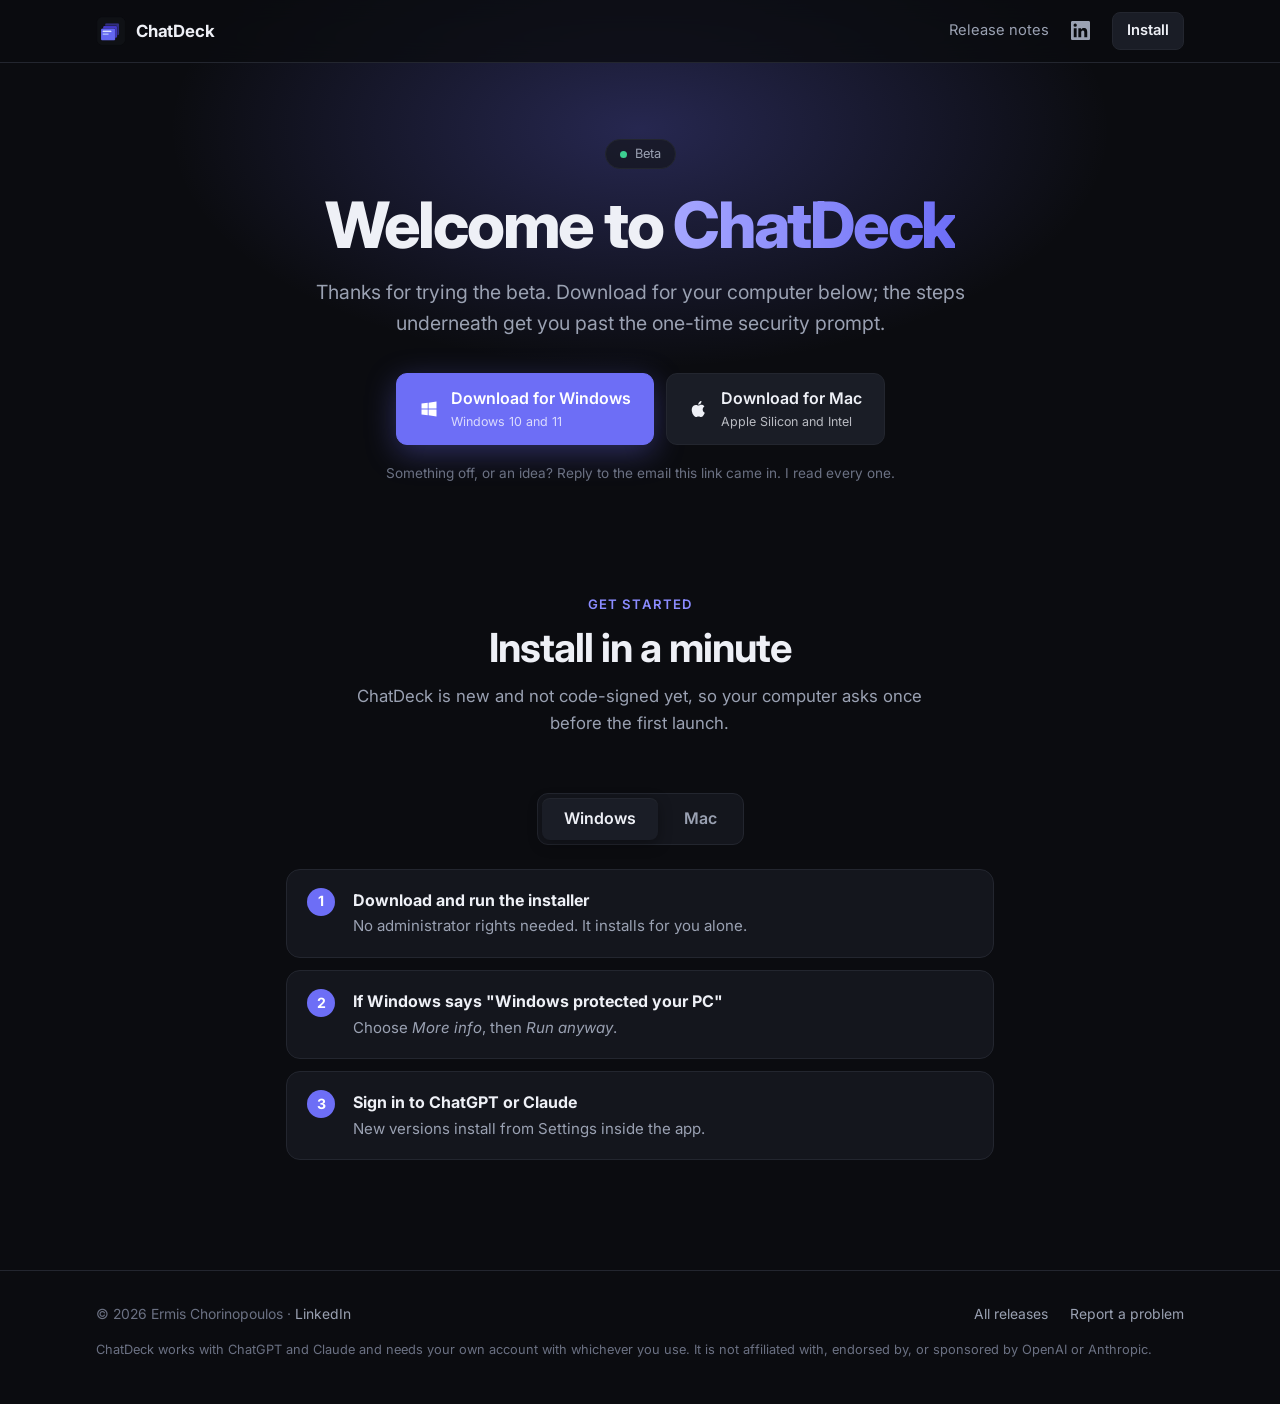
==== invite.html @ c2e18508 "Download page: beta request form; downloads move to an unlisted invite page" ====
<!doctype html>
<html lang="en">
<head>
  <meta charset="utf-8">
  <meta name="viewport" content="width=device-width, initial-scale=1">
  <title>ChatDeck - Beta download</title>
  <meta name="robots" content="noindex, nofollow">
  <meta name="description" content="ChatDeck puts ChatGPT, Claude and your terminal side by side in resizable panes, with tabs and project groups. Free for Windows and macOS.">
  <meta name="theme-color" content="#0b0c10">
  <link rel="icon" type="image/png" href="favicon.png">
  <link rel="apple-touch-icon" href="apple-touch-icon.png">
  <link rel="preconnect" href="https://fonts.googleapis.com">
  <link rel="preconnect" href="https://fonts.gstatic.com" crossorigin>
  <link href="https://fonts.googleapis.com/css2?family=Inter:wght@400;500;600;700;800&display=swap" rel="stylesheet">
  <link rel="stylesheet" href="styles.css">
</head>
<body>
  <header>
    <div class="wrap">
      <a class="brand" href="#"><img src="media/icon.png" width="30" height="30" alt="">ChatDeck</a>
      <nav aria-label="Main">
        <a class="optional" href="https://github.com/ErmisCho/chatdeck-releases/releases/latest">Release notes</a>
        <a class="in" href="https://www.linkedin.com/in/ermischo/" aria-label="The maker on LinkedIn"><svg viewBox="0 0 24 24" fill="currentColor" aria-hidden="true"><path d="M20.4 20.5h-3.6v-5.6c0-1.3 0-3-1.8-3s-2.1 1.4-2.1 2.9v5.7H9.3V9h3.4v1.6h.1c.5-.9 1.6-1.8 3.4-1.8 3.6 0 4.3 2.4 4.3 5.5v6.2zM5.3 7.4a2.1 2.1 0 1 1 0-4.2 2.1 2.1 0 0 1 0 4.2zM7.1 20.5H3.5V9h3.6zM22.2 0H1.8C.8 0 0 .8 0 1.7v20.6c0 .9.8 1.7 1.8 1.7h20.4c1 0 1.8-.8 1.8-1.7V1.7C24 .8 23.2 0 22.2 0z"/></svg></a>
        <a class="get" href="#install">Install</a>
      </nav>
    </div>
  </header>

  <main>
    <div class="hero wrap">
      <span class="badge"><i></i><span id="version">Beta</span></span>
      <h1>Welcome to <span>ChatDeck</span></h1>
      <p class="lead">Thanks for trying the beta. Download for your computer below; the steps underneath get you
        past the one-time security prompt.</p>
      <div class="cta">
        <a class="button" id="windows" href="https://github.com/ErmisCho/chatdeck-releases/releases/latest/download/ChatDeck-windows-setup.exe">
          <svg viewBox="0 0 24 24" fill="currentColor" aria-hidden="true"><path d="M3 5.5 10.5 4.5v7H3zM11.5 4.4 21 3v8.5h-9.5zM3 12.5h7.5v7L3 18.5zM11.5 12.5H21V21l-9.5-1.4z"/></svg>
          <span>Download for Windows<small>Windows 10 and 11</small></span>
        </a>
        <a class="button" id="mac" href="https://github.com/ErmisCho/chatdeck-releases/releases/latest/download/ChatDeck-mac.dmg">
          <svg viewBox="0 0 24 24" fill="currentColor" aria-hidden="true"><path d="M16.4 12.6c0-2.4 2-3.6 2.1-3.7-1.1-1.7-2.9-1.9-3.5-1.9-1.5-.2-2.9.9-3.7.9-.8 0-1.9-.9-3.2-.8-1.6 0-3.1 1-4 2.4-1.7 3-.4 7.4 1.2 9.8.8 1.2 1.8 2.5 3 2.4 1.2 0 1.7-.8 3.1-.8 1.5 0 1.9.8 3.2.8 1.3 0 2.2-1.2 3-2.4.9-1.4 1.3-2.7 1.3-2.8 0 0-2.5-1-2.5-3.9zM14 5.4c.7-.8 1.1-1.9 1-3-1 0-2.1.7-2.8 1.5-.6.7-1.2 1.8-1 2.9 1 .1 2.1-.6 2.8-1.4z"/></svg>
          <span>Download for Mac<small>Apple Silicon and Intel</small></span>
        </a>
      </div>
      <p class="fine">Something off, or an idea? Reply to the email this link came in. I read every one.</p>
    </div>

    <section id="install">
      <div class="wrap install">
        <p class="eyebrow">Get started</p>
        <h2>Install in a minute</h2>
        <p class="sub">ChatDeck is new and not code-signed yet, so your computer asks once before the first launch.</p>
        <div class="tabs" role="tablist" aria-label="Operating system">
          <button class="tab" role="tab" id="tab-windows" aria-controls="steps-windows" aria-selected="true">Windows</button>
          <button class="tab" role="tab" id="tab-mac" aria-controls="steps-mac" aria-selected="false">Mac</button>
        </div>
        <ol class="steps" id="steps-windows" role="tabpanel" aria-labelledby="tab-windows">
          <li><strong>Download and run the installer</strong><span>No administrator rights needed. It installs for you alone.</span></li>
          <li><strong>If Windows says "Windows protected your PC"</strong><span>Choose <em>More info</em>, then <em>Run anyway</em>.</span></li>
          <li><strong>Sign in to ChatGPT or Claude</strong><span>New versions install from Settings inside the app.</span></li>
        </ol>
        <ol class="steps" id="steps-mac" role="tabpanel" aria-labelledby="tab-mac" hidden>
          <li><strong>Open the dmg and drag ChatDeck to Applications</strong><span>One download for Apple Silicon and Intel Macs.</span></li>
          <li><strong>Allow the first launch</strong><span>macOS blocks it once: open <em>System Settings &rsaquo; Privacy &amp; Security</em> and choose <em>Open Anyway</em>.
            If it says the app "is damaged", run <code>xattr -dr com.apple.quarantine /Applications/ChatDeck.app</code> in Terminal.</span></li>
          <li><strong>Sign in to ChatGPT or Claude</strong><span>To update, download the latest dmg from this page.</span></li>
        </ol>
      </div>
    </section>

  </main>

  <footer>
    <div class="wrap">
      <div class="foot">
        <span>&copy; 2026 Ermis Chorinopoulos &middot; <a href="https://www.linkedin.com/in/ermischo/">LinkedIn</a></span>
        <span class="links">
          <a href="https://github.com/ErmisCho/chatdeck-releases/releases">All releases</a>
          <a href="https://github.com/ErmisCho/chatdeck-releases/issues">Report a problem</a>
        </span>
      </div>
      <p class="disclaimer">ChatDeck works with ChatGPT and Claude and needs your own account with whichever you use.
        It is not affiliated with, endorsed by, or sponsored by OpenAI or Anthropic.</p>
    </div>
  </footer>

  <script>
    // Lead with the download and the install steps that match this computer.
    var mac = /Mac/.test(navigator.platform || navigator.userAgent);
    var first = document.getElementById(mac ? "mac" : "windows");
    first.classList.add("primary");
    first.parentNode.insertBefore(first, first.parentNode.firstChild);

    function show(os) {
      ["windows", "mac"].forEach(function (name) {
        document.getElementById("tab-" + name).setAttribute("aria-selected", String(name === os));
        document.getElementById("steps-" + name).hidden = name !== os;
      });
    }
    document.getElementById("tab-windows").onclick = function () { show("windows"); };
    document.getElementById("tab-mac").onclick = function () { show("mac"); };
    show(mac ? "mac" : "windows");

  </script>
</body>
</html>
---- styles.css ----
:root {
  --bg: #0b0c10;
  --bg-2: #101218;
  --panel: #14161d;
  --panel-2: #1a1d26;
  --text: #eef0f6;
  --muted: #9aa1b2;
  --faint: #6b7183;
  --line: #23262f;
  --accent: #6d6ef6;
  --accent-2: #8b8cff;
  --accent-text: #ffffff;
  --radius: 14px;
}
* { box-sizing: border-box; }
html { scroll-behavior: smooth; }
body {
  margin: 0;
  background: var(--bg);
  color: var(--text);
  font: 16px/1.6 Inter, system-ui, -apple-system, "Segoe UI", Roboto, sans-serif;
  -webkit-font-smoothing: antialiased;
  overflow-x: hidden;
}
a { color: var(--accent-2); }
img, video { display: block; max-width: 100%; }
.wrap { max-width: 1120px; margin: 0 auto; padding: 0 16px; }
:focus-visible { outline: 2px solid var(--accent-2); outline-offset: 3px; border-radius: 6px; }

/* Header */
header { position: sticky; top: 0; z-index: 10; background: rgba(11, 12, 16, 0.78); backdrop-filter: blur(12px); -webkit-backdrop-filter: blur(12px); border-bottom: 1px solid var(--line); }
header .wrap { display: flex; align-items: center; justify-content: space-between; height: 62px; gap: 16px; }
.brand { display: flex; align-items: center; gap: 10px; font-weight: 700; font-size: 1.05rem; color: var(--text); text-decoration: none; letter-spacing: -0.01em; }
.brand img { width: 30px; height: 30px; }
nav { display: flex; align-items: center; gap: 22px; font-size: 0.92rem; }
nav a { color: var(--muted); text-decoration: none; }
nav a:hover { color: var(--text); }
nav .in { display: inline-flex; }
nav .in svg { width: 19px; height: 19px; }
nav .get { color: var(--text); background: var(--panel-2); border: 1px solid var(--line); padding: 6px 14px; border-radius: 8px; font-weight: 600; }
nav .get:hover { border-color: var(--faint); }
@media (max-width: 680px) { nav .optional { display: none; } }

/* Hero */
.hero { position: relative; padding-top: 76px; text-align: center; }
.hero::before {
  content: ""; position: absolute; inset: -120px 0 auto; height: 620px; z-index: -1;
  background: radial-gradient(60% 55% at 50% 30%, rgba(109, 110, 246, 0.28), transparent 70%);
}
.badge { display: inline-flex; align-items: center; gap: 8px; font-size: 0.8rem; color: var(--muted); border: 1px solid var(--line); background: rgba(20, 22, 29, 0.7); border-radius: 999px; padding: 4px 14px; margin-bottom: 22px; }
.badge i { width: 7px; height: 7px; border-radius: 50%; background: #3ccf91; display: inline-block; }
h1 { font-size: clamp(2.3rem, 6.4vw, 4rem); line-height: 1.05; letter-spacing: -0.035em; font-weight: 800; margin: 0 auto 18px; max-width: 13em; }
h1 span { background: linear-gradient(90deg, #a5a6ff, #6d6ef6); -webkit-background-clip: text; background-clip: text; color: transparent; }
.lead { font-size: clamp(1.05rem, 2.3vw, 1.22rem); color: var(--muted); max-width: 36em; margin: 0 auto 34px; }
.cta { display: flex; flex-wrap: wrap; justify-content: center; gap: 12px; }
.button {
  display: inline-flex; align-items: center; gap: 12px; text-align: left;
  padding: 12px 22px; border-radius: 11px; text-decoration: none; font-weight: 600;
  background: var(--panel-2); color: var(--text); border: 1px solid var(--line);
  transition: background 0.15s, border-color 0.15s, transform 0.15s, box-shadow 0.15s;
}
.button:hover { border-color: var(--faint); transform: translateY(-1px); }
.button svg { width: 20px; height: 20px; flex: none; }
.button small { display: block; font-weight: 400; font-size: 0.78rem; opacity: 0.75; }
.button.primary { background: var(--accent); border-color: var(--accent); color: var(--accent-text); box-shadow: 0 8px 30px rgba(109, 110, 246, 0.35); }
.button.primary:hover { background: #7c7dff; border-color: #7c7dff; }
.fine { font-size: 0.85rem; color: var(--faint); margin: 18px 0 0; }
.fine a { color: var(--muted); }

.window { margin: 56px auto 0; max-width: 1040px; border-radius: 12px; border: 1px solid #2c2f3a; background: #000; overflow: hidden;
  box-shadow: 0 0 0 1px rgba(0,0,0,0.6), 0 30px 80px rgba(0, 0, 0, 0.6), 0 0 120px rgba(109, 110, 246, 0.18); }
.window img { width: 100%; height: auto; }

/* Sections */
section { padding: 110px 0 0; }
.eyebrow { color: var(--accent-2); font-weight: 600; font-size: 0.82rem; letter-spacing: 0.08em; text-transform: uppercase; text-align: center; margin: 0 0 10px; }
h2 { font-size: clamp(1.7rem, 4vw, 2.5rem); letter-spacing: -0.025em; line-height: 1.15; margin: 0 0 12px; text-align: center; font-weight: 700; }
.sub { color: var(--muted); text-align: center; margin: 0 auto 56px; max-width: 36em; font-size: 1.05rem; }

/* Feature videos */
.show { display: grid; grid-template-columns: 1fr 1.55fr; gap: 48px; align-items: center; margin-bottom: 88px; }
.show:nth-of-type(even) { grid-template-columns: 1.55fr 1fr; }
.show:nth-of-type(even) .copy { order: 2; }
.show:last-child { margin-bottom: 0; }
.show > * { min-width: 0; }
.copy h3 { font-size: 1.5rem; letter-spacing: -0.02em; margin: 0 0 10px; line-height: 1.25; }
.copy p { color: var(--muted); margin: 0 0 16px; }
.copy ul { list-style: none; margin: 0; padding: 0; display: grid; gap: 8px; color: var(--text); font-size: 0.95rem; }
.copy li { display: flex; gap: 10px; }
.copy li::before { content: ""; flex: none; width: 18px; height: 18px; margin-top: 3px; border-radius: 50%;
  background: rgba(109, 110, 246, 0.18) url("data:image/svg+xml,%3Csvg xmlns='http://www.w3.org/2000/svg' viewBox='0 0 24 24' fill='none' stroke='%238b8cff' stroke-width='3'%3E%3Cpath d='m6 12 4 4 8-8'/%3E%3C/svg%3E") center/12px no-repeat; }
kbd { font: 600 0.78em Inter, system-ui, sans-serif; background: var(--panel-2); border: 1px solid var(--line); border-bottom-width: 2px; border-radius: 5px; padding: 1px 6px; color: var(--text); }
.clip { border-radius: 12px; overflow: hidden; border: 1px solid #2c2f3a; background: #000; box-shadow: 0 24px 60px rgba(0, 0, 0, 0.5); aspect-ratio: 1280 / 758; }
.clip video { width: 100%; height: 100%; object-fit: cover; }
@media (max-width: 860px) {
  .show, .show:nth-of-type(even) { grid-template-columns: 1fr; gap: 24px; margin-bottom: 64px; }
  .show:nth-of-type(even) .copy { order: 0; }
}

/* Feature grid */
.grid { display: grid; grid-template-columns: repeat(auto-fit, minmax(240px, 1fr)); gap: 16px; }
.card { background: var(--panel); border: 1px solid var(--line); border-radius: var(--radius); padding: 24px; }
.card h3 { font-size: 1.02rem; margin: 14px 0 6px; }
.card p { margin: 0; color: var(--muted); font-size: 0.93rem; }
.icon { width: 38px; height: 38px; border-radius: 10px; background: rgba(109, 110, 246, 0.14); color: var(--accent-2); display: grid; place-items: center; }
.icon svg { width: 19px; height: 19px; }

/* Install */
.install { max-width: 740px; margin: 0 auto; }
.tabs { display: flex; gap: 4px; padding: 4px; background: var(--panel); border: 1px solid var(--line); border-radius: 11px; width: fit-content; margin: 0 auto 24px; }
.tab { border: 0; background: none; color: var(--muted); font: inherit; font-weight: 600; padding: 8px 22px; border-radius: 8px; cursor: pointer; }
.tab[aria-selected="true"] { background: var(--panel-2); color: var(--text); box-shadow: 0 1px 0 rgba(255,255,255,0.04) inset, 0 4px 14px rgba(0,0,0,0.35); }
ol.steps { list-style: none; counter-reset: step; margin: 0; padding: 0; display: grid; gap: 12px; }
ol.steps li { counter-increment: step; position: relative; padding: 18px 20px 18px 66px; background: var(--panel); border: 1px solid var(--line); border-radius: var(--radius); }
ol.steps li::before { content: counter(step); position: absolute; left: 20px; top: 18px; width: 28px; height: 28px; border-radius: 50%; background: var(--accent); color: #fff; font-weight: 700; font-size: 0.88rem; display: grid; place-items: center; }
ol.steps strong { display: block; }
ol.steps span { color: var(--muted); font-size: 0.94rem; }
code { font: 0.86em ui-monospace, SFMono-Regular, Menlo, Consolas, monospace; background: var(--bg-2); border: 1px solid var(--line); border-radius: 6px; padding: 2px 6px; overflow-wrap: anywhere; color: var(--text); }
[hidden] { display: none !important; }

/* Maker */
.maker { display: flex; flex-wrap: wrap; align-items: center; gap: 24px; max-width: 900px; margin: 0 auto; padding: 30px;
  background: linear-gradient(135deg, rgba(109, 110, 246, 0.12), rgba(20, 22, 29, 0.9) 55%); border: 1px solid var(--line); border-radius: 18px; }
.avatar { width: 64px; height: 64px; border-radius: 50%; flex: none; background: linear-gradient(135deg, #8b8cff, #5253d4); color: #fff; display: grid; place-items: center; font-weight: 700; font-size: 1.35rem; }
.maker .text { flex: 1 1 320px; }
.maker h2 { text-align: left; font-size: 1.3rem; margin: 0 0 6px; }
.maker p { margin: 0; color: var(--muted); }
.actions { display: flex; flex-wrap: wrap; gap: 10px; }
.actions .button { padding: 10px 18px; }

footer { margin-top: 110px; border-top: 1px solid var(--line); padding: 32px 0 44px; font-size: 0.87rem; color: var(--faint); }
footer .wrap { display: grid; gap: 14px; }
.foot { display: flex; flex-wrap: wrap; align-items: center; justify-content: space-between; gap: 12px; }
.foot a { color: var(--muted); text-decoration: none; }
.foot a:hover { color: var(--text); }
.links { display: flex; gap: 22px; flex-wrap: wrap; }
.disclaimer { margin: 0; font-size: 0.8rem; }

/* Beta request */
.cta .button.big { padding: 15px 34px; font-size: 1.06rem; }
.request { max-width: 620px; margin: 0 auto; }
.signup { display: grid; gap: 22px; padding: 28px; background: var(--panel); border: 1px solid var(--line); border-radius: 18px; color-scheme: dark; }
.signup fieldset { border: 0; margin: 0; padding: 0; min-width: 0; }
.signup legend, .field { font-weight: 600; font-size: 0.95rem; padding: 0; }
.signup legend { margin-bottom: 10px; }
.field { display: grid; gap: 8px; }
.signup legend span, .field b span { font-weight: 400; font-size: 0.84rem; color: var(--faint); margin-left: 6px; }
.signup .pricing { display: grid; gap: 16px; padding-top: 22px; border-top: 1px solid var(--line); }
.signup .pricing legend { float: left; width: 100%; margin: 0; }
.signup input[type="email"], .signup textarea, .signup select { width: 100%; font: inherit; font-weight: 400; color: var(--text); background: var(--bg-2); border: 1px solid var(--line); border-radius: 11px; padding: 12px 14px; }
.signup textarea { resize: vertical; }
.signup input[type="email"]:focus, .signup textarea:focus, .signup select:focus { outline: none; border-color: var(--accent); box-shadow: 0 0 0 3px rgba(109, 110, 246, 0.25); }
.pills { display: flex; flex-wrap: wrap; gap: 8px; }
.pills label { cursor: pointer; padding: 8px 16px; border-radius: 9px; border: 1px solid var(--line); background: var(--bg-2); color: var(--muted); font-weight: 600; font-size: 0.92rem; }
.pills input { position: absolute; opacity: 0; pointer-events: none; }
.pills label:has(input:checked) { border-color: var(--accent); background: rgba(109, 110, 246, 0.16); color: var(--text); }
.pills label:has(input:focus-visible) { outline: 2px solid var(--accent-2); outline-offset: 2px; }
.signup .button { justify-content: center; cursor: pointer; font: inherit; font-weight: 600; }
.signup .button:disabled { opacity: 0.6; cursor: default; }
.signup .fine { margin: 0; text-align: center; }
.signup .trap { position: absolute; left: -9999px; }
.signup.done > :not(#signup-note) { display: none; }
.signup.done #signup-note { font-size: 1.05rem; color: var(--text); }
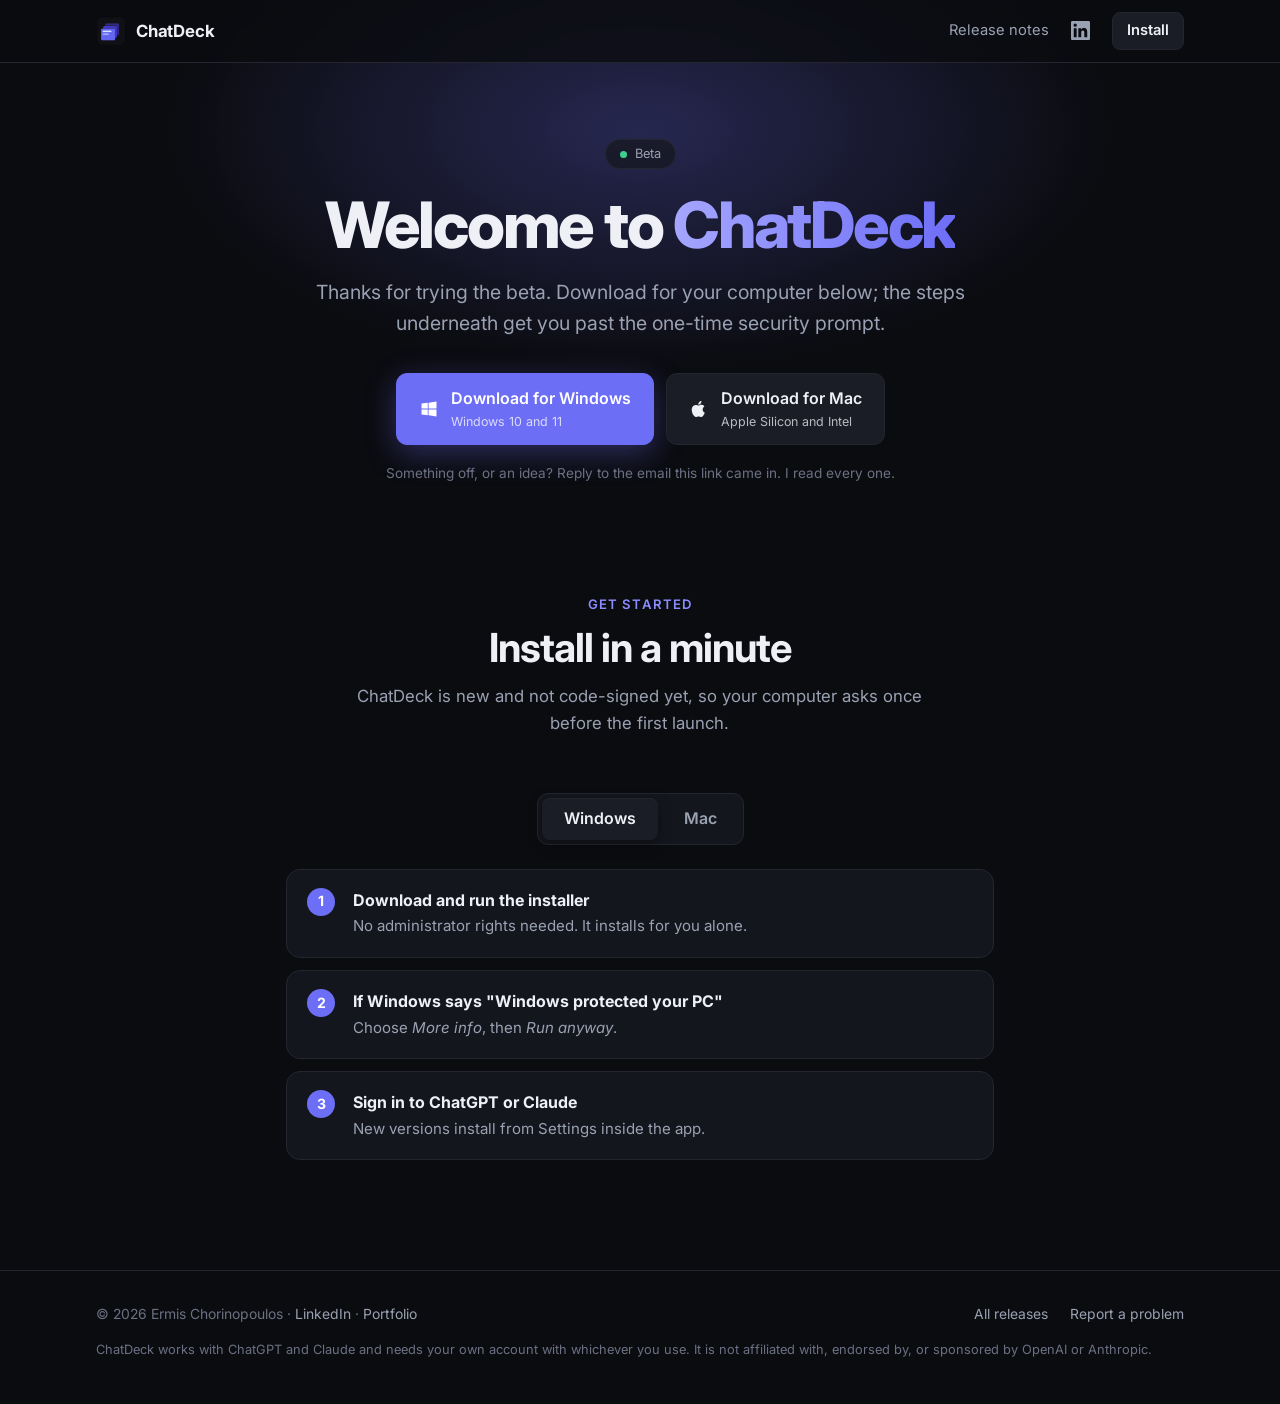
==== commit 4563f306: "Page: link the portfolio site" ====
--- a/invite.html
+++ b/invite.html
@@ -73,7 +73,7 @@
   <footer>
     <div class="wrap">
       <div class="foot">
-        <span>&copy; 2026 Ermis Chorinopoulos &middot; <a href="https://www.linkedin.com/in/ermischo/">LinkedIn</a></span>
+        <span>&copy; 2026 Ermis Chorinopoulos &middot; <a href="https://www.linkedin.com/in/ermischo/">LinkedIn</a> &middot; <a href="https://ermischo.github.io/">Portfolio</a></span>
         <span class="links">
           <a href="https://github.com/ErmisCho/chatdeck-releases/releases">All releases</a>
           <a href="https://github.com/ErmisCho/chatdeck-releases/issues">Report a problem</a>
--- a/styles.css
+++ b/styles.css
@@ -156,7 +156,7 @@
 .pills label:has(input:checked) { border-color: var(--accent); background: rgba(109, 110, 246, 0.16); color: var(--text); }
 .pills label:has(input:focus-visible) { outline: 2px solid var(--accent-2); outline-offset: 2px; }
 .signup .button { justify-content: center; cursor: pointer; font: inherit; font-weight: 600; }
-.signup .button:disabled { opacity: 0.6; cursor: default; }
+.signup .button:disabled { opacity: 0.4; box-shadow: none; cursor: default; transform: none; }
 .signup .fine { margin: 0; text-align: center; }
 .signup .trap { position: absolute; left: -9999px; }
 .signup.done > :not(#signup-note) { display: none; }
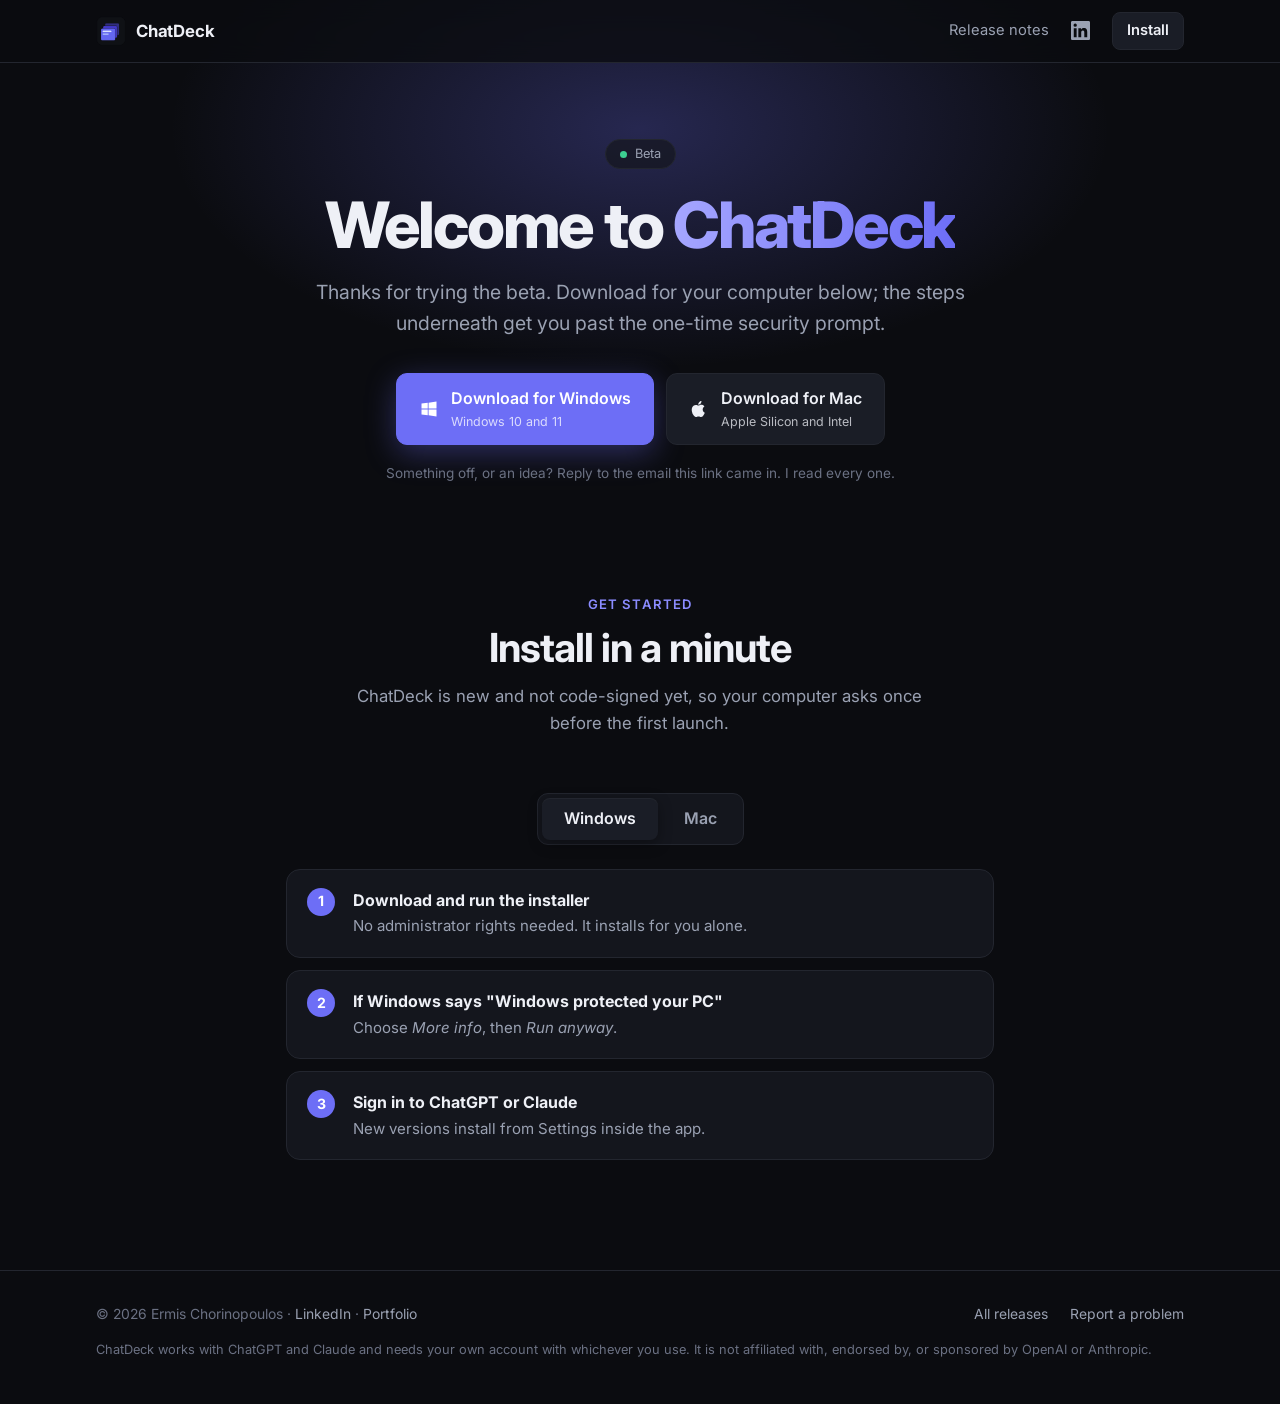
==== commit 8784225b: "Page: no repeated content, German version" ====
--- a/invite.html
+++ b/invite.html
@@ -5,7 +5,7 @@
   <meta name="viewport" content="width=device-width, initial-scale=1">
   <title>ChatDeck - Beta download</title>
   <meta name="robots" content="noindex, nofollow">
-  <meta name="description" content="ChatDeck puts ChatGPT, Claude and your terminal side by side in resizable panes, with tabs and project groups. Free for Windows and macOS.">
+  <meta name="description" content="ChatDeck puts ChatGPT, Claude and your terminal side by side in resizable panes, with tabs and project groups. Free beta for Windows and macOS.">
   <meta name="theme-color" content="#0b0c10">
   <link rel="icon" type="image/png" href="favicon.png">
   <link rel="apple-touch-icon" href="apple-touch-icon.png">
